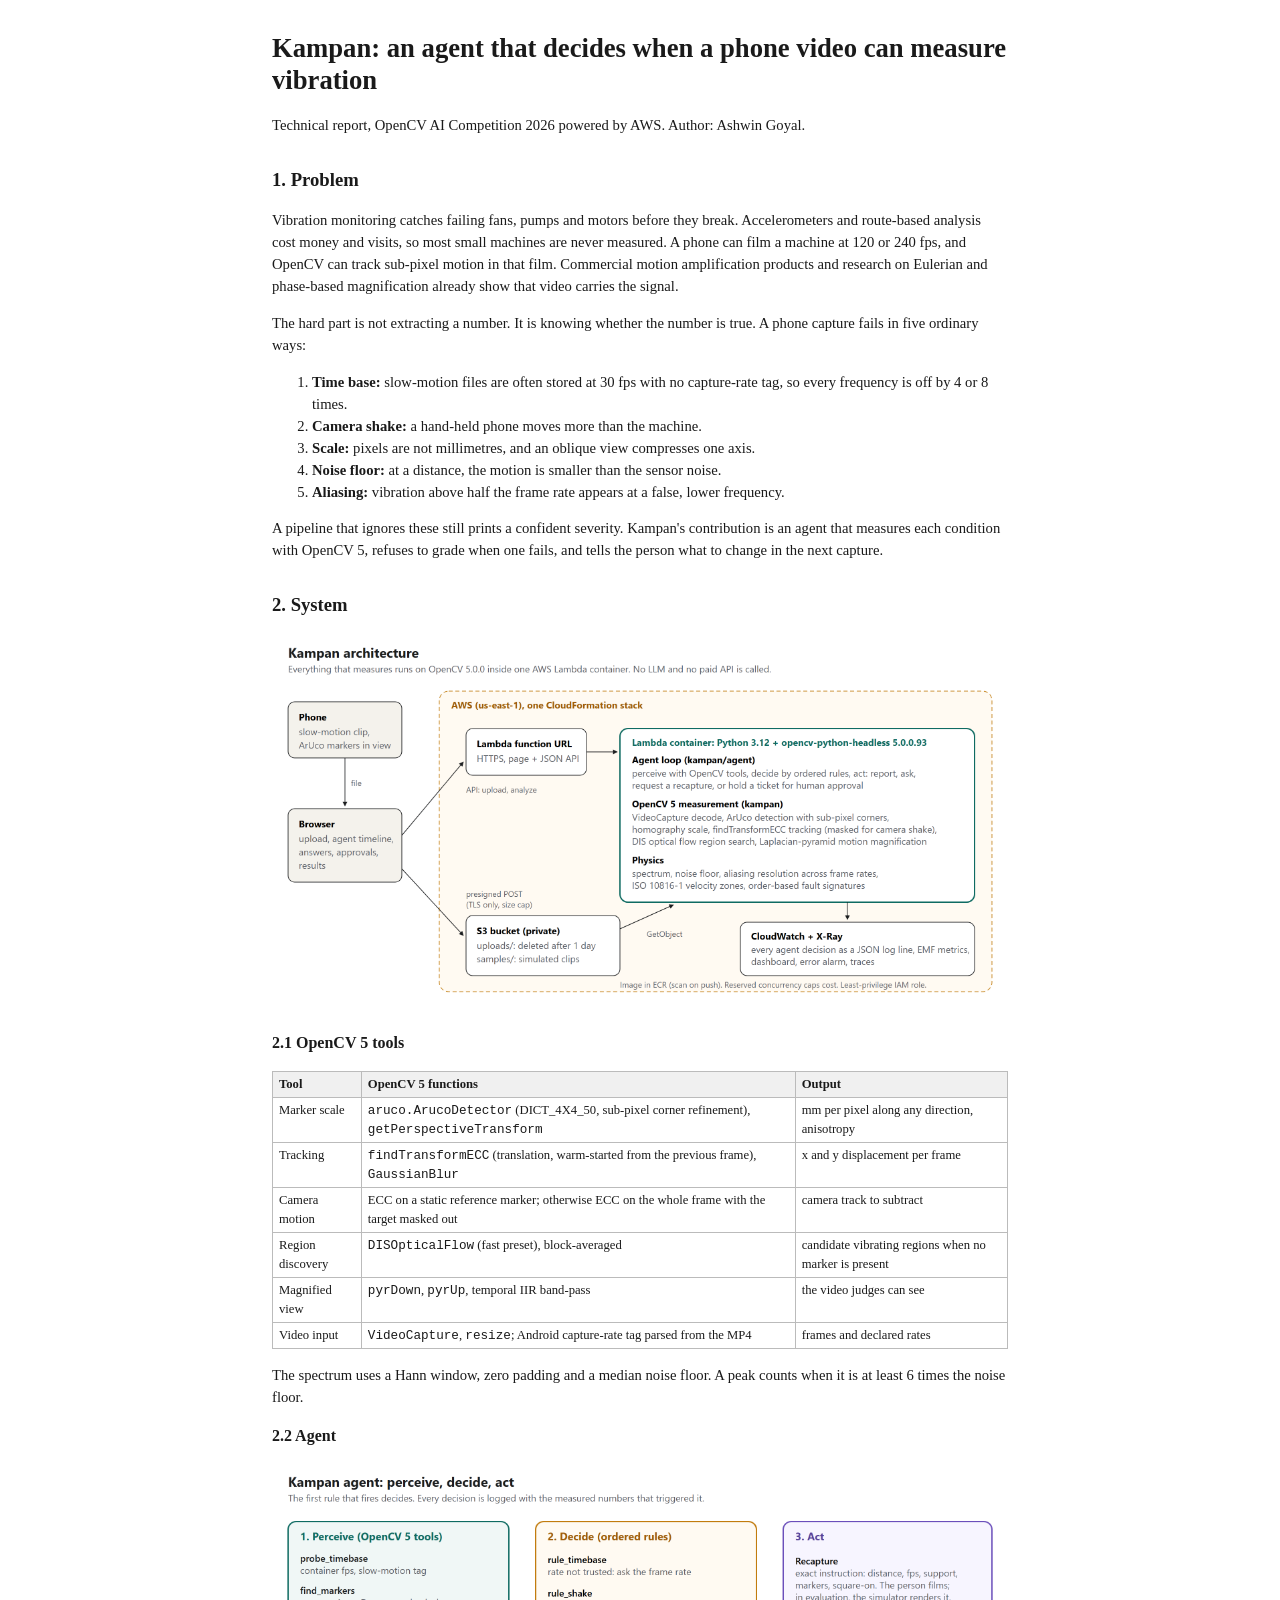
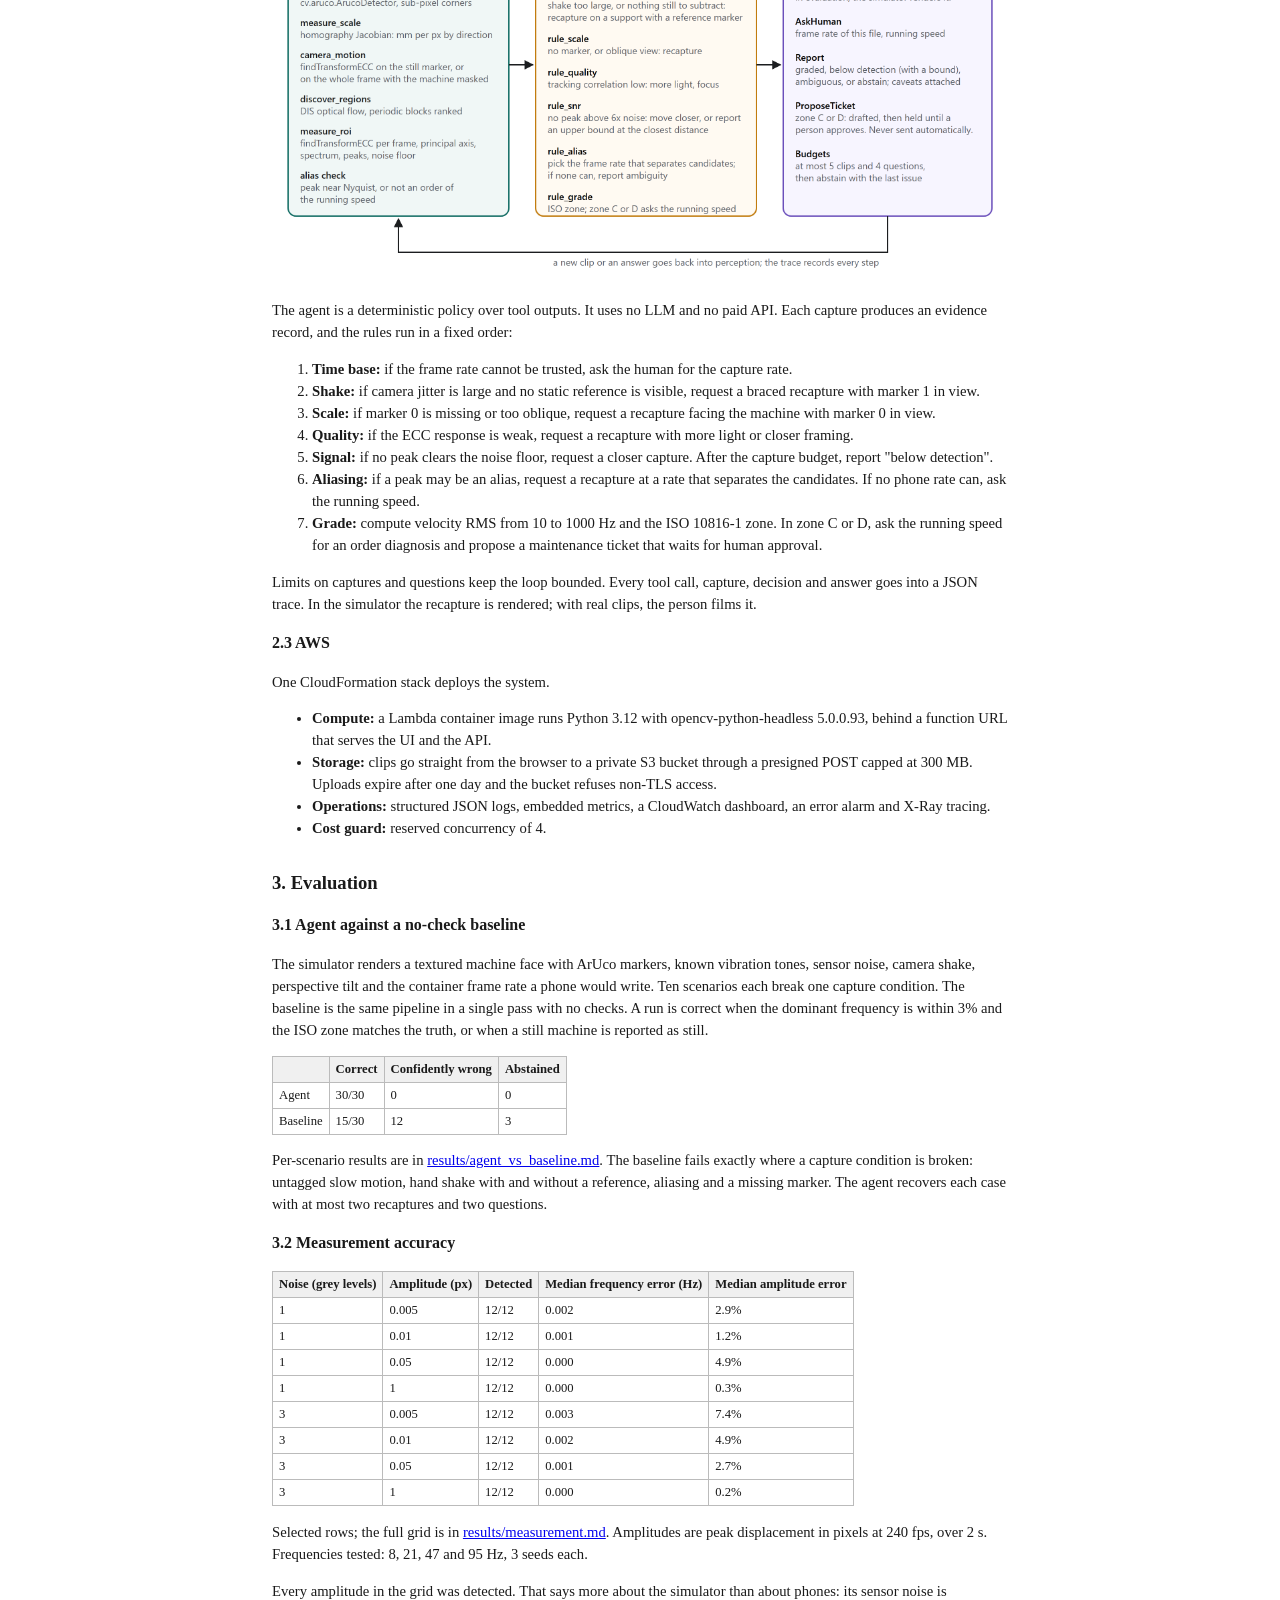
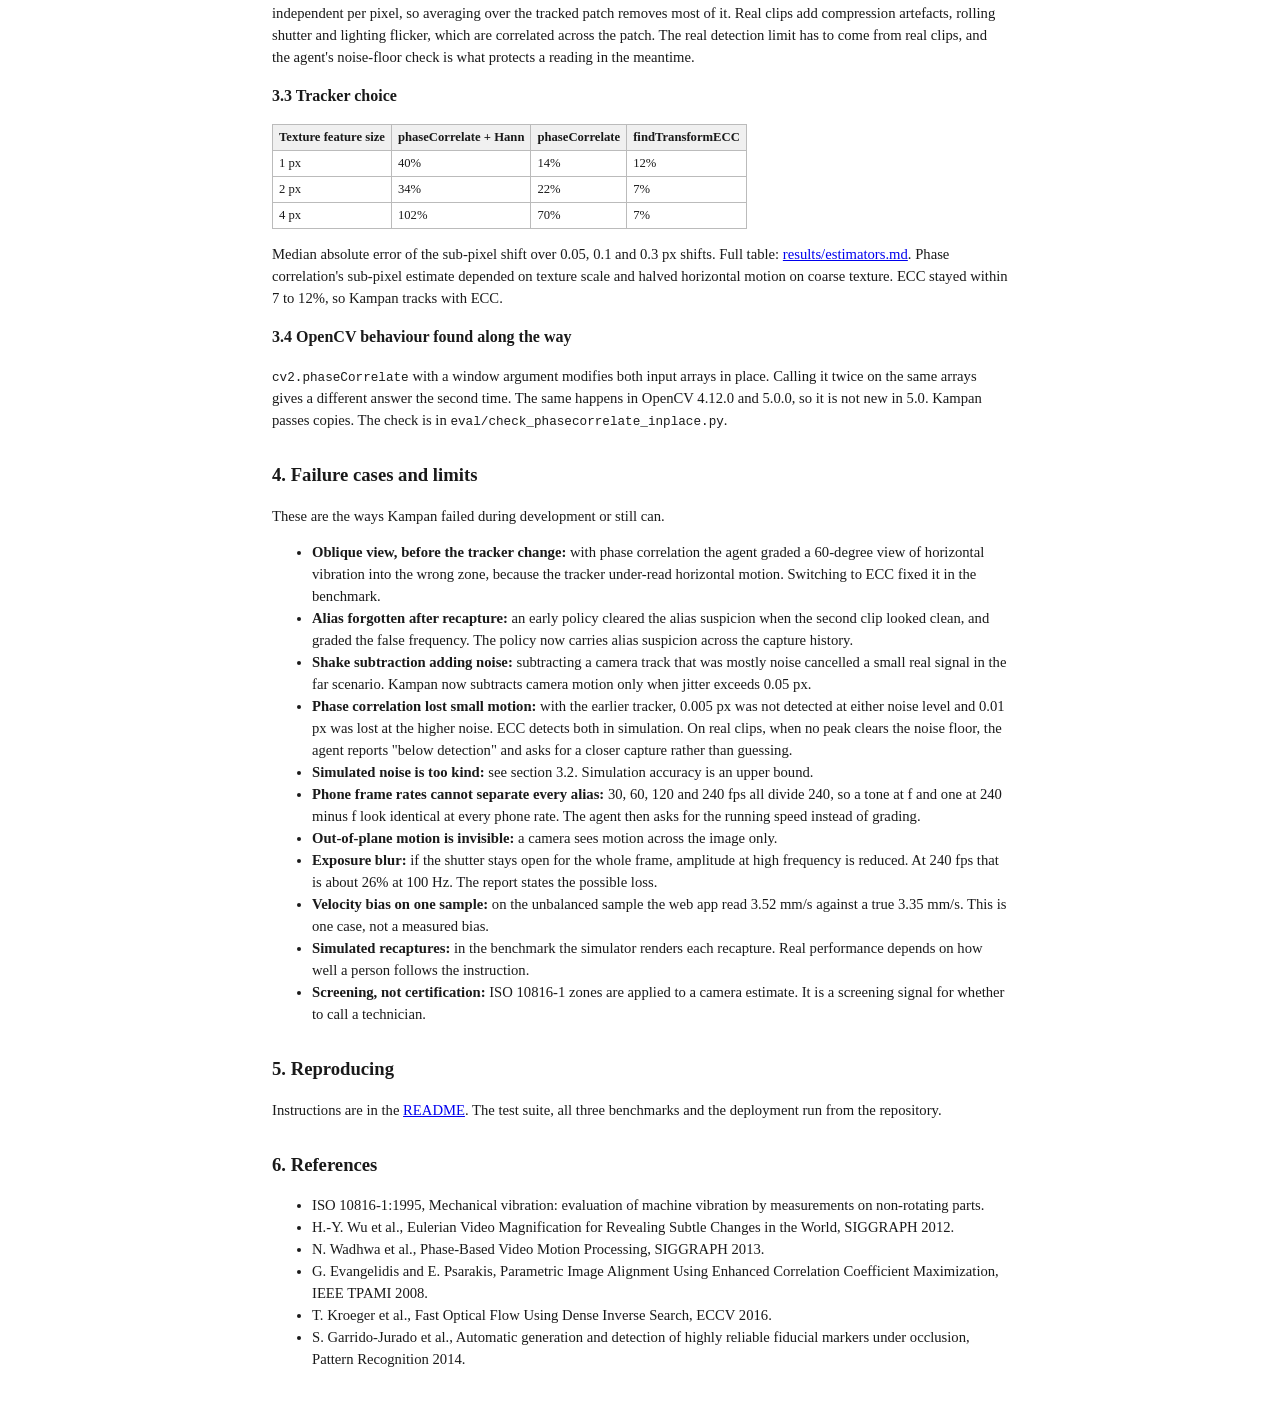
==== docs/REPORT.html @ 64588b24 "docs: video script, Devpost text, report PDF and phaseCorrelate in-place check Co-Authored-By: WOZCO" ====
<!doctype html><html><head><meta charset='utf-8'><title>Kampan report</title><style>
body { font-family: Georgia, 'Times New Roman', serif; max-width: 46rem; margin: 2rem auto; padding: 0 1rem;
       color: #1a1a1a; line-height: 1.5; font-size: 11pt; }
h1 { font-size: 20pt; line-height: 1.2; } h2 { font-size: 14pt; margin-top: 1.6em; } h3 { font-size: 12pt; }
table { border-collapse: collapse; margin: 0.8em 0; font-size: 9.5pt; }
th, td { border: 1px solid #bbb; padding: 3px 6px; text-align: left; vertical-align: top; }
th { background: #f0f0f0; }
img { max-width: 100%; }
code { font-family: Consolas, monospace; font-size: 9.5pt; }
@page { size: A4; margin: 16mm; }
</style></head><body><h1>Kampan: an agent that decides when a phone video can measure vibration</h1>
<p>Technical report, OpenCV AI Competition 2026 powered by AWS. Author: Ashwin Goyal.</p>
<h2>1. Problem</h2>
<p>Vibration monitoring catches failing fans, pumps and motors before they break. Accelerometers and route-based analysis
cost money and visits, so most small machines are never measured. A phone can film a machine at 120 or 240 fps, and
OpenCV can track sub-pixel motion in that film. Commercial motion amplification products and research on Eulerian and
phase-based magnification already show that video carries the signal.</p>
<p>The hard part is not extracting a number. It is knowing whether the number is true. A phone capture fails in five
ordinary ways:</p>
<ol>
<li><strong>Time base:</strong> slow-motion files are often stored at 30 fps with no capture-rate tag, so every frequency is off by 4 or 8 times.</li>
<li><strong>Camera shake:</strong> a hand-held phone moves more than the machine.</li>
<li><strong>Scale:</strong> pixels are not millimetres, and an oblique view compresses one axis.</li>
<li><strong>Noise floor:</strong> at a distance, the motion is smaller than the sensor noise.</li>
<li><strong>Aliasing:</strong> vibration above half the frame rate appears at a false, lower frequency.</li>
</ol>
<p>A pipeline that ignores these still prints a confident severity. Kampan's contribution is an agent that measures each
condition with OpenCV 5, refuses to grade when one fails, and tells the person what to change in the next capture.</p>
<h2>2. System</h2>
<p><img alt="Architecture" src="architecture.png" /></p>
<h3>2.1 OpenCV 5 tools</h3>
<table>
<thead>
<tr>
<th>Tool</th>
<th>OpenCV 5 functions</th>
<th>Output</th>
</tr>
</thead>
<tbody>
<tr>
<td>Marker scale</td>
<td><code>aruco.ArucoDetector</code> (DICT_4X4_50, sub-pixel corner refinement), <code>getPerspectiveTransform</code></td>
<td>mm per pixel along any direction, anisotropy</td>
</tr>
<tr>
<td>Tracking</td>
<td><code>findTransformECC</code> (translation, warm-started from the previous frame), <code>GaussianBlur</code></td>
<td>x and y displacement per frame</td>
</tr>
<tr>
<td>Camera motion</td>
<td>ECC on a static reference marker; otherwise ECC on the whole frame with the target masked out</td>
<td>camera track to subtract</td>
</tr>
<tr>
<td>Region discovery</td>
<td><code>DISOpticalFlow</code> (fast preset), block-averaged</td>
<td>candidate vibrating regions when no marker is present</td>
</tr>
<tr>
<td>Magnified view</td>
<td><code>pyrDown</code>, <code>pyrUp</code>, temporal IIR band-pass</td>
<td>the video judges can see</td>
</tr>
<tr>
<td>Video input</td>
<td><code>VideoCapture</code>, <code>resize</code>; Android capture-rate tag parsed from the MP4</td>
<td>frames and declared rates</td>
</tr>
</tbody>
</table>
<p>The spectrum uses a Hann window, zero padding and a median noise floor. A peak counts when it is at least 6 times the
noise floor.</p>
<h3>2.2 Agent</h3>
<p><img alt="Agent workflow" src="agent-workflow.png" /></p>
<p>The agent is a deterministic policy over tool outputs. It uses no LLM and no paid API. Each capture produces an
evidence record, and the rules run in a fixed order:</p>
<ol>
<li><strong>Time base:</strong> if the frame rate cannot be trusted, ask the human for the capture rate.</li>
<li><strong>Shake:</strong> if camera jitter is large and no static reference is visible, request a braced recapture with marker 1 in view.</li>
<li><strong>Scale:</strong> if marker 0 is missing or too oblique, request a recapture facing the machine with marker 0 in view.</li>
<li><strong>Quality:</strong> if the ECC response is weak, request a recapture with more light or closer framing.</li>
<li><strong>Signal:</strong> if no peak clears the noise floor, request a closer capture. After the capture budget, report "below detection".</li>
<li><strong>Aliasing:</strong> if a peak may be an alias, request a recapture at a rate that separates the candidates. If no phone rate can, ask the running speed.</li>
<li><strong>Grade:</strong> compute velocity RMS from 10 to 1000 Hz and the ISO 10816-1 zone. In zone C or D, ask the running speed for an order diagnosis and propose a maintenance ticket that waits for human approval.</li>
</ol>
<p>Limits on captures and questions keep the loop bounded. Every tool call, capture, decision and answer goes into a JSON
trace. In the simulator the recapture is rendered; with real clips, the person films it.</p>
<h3>2.3 AWS</h3>
<p>One CloudFormation stack deploys the system.</p>
<ul>
<li><strong>Compute:</strong> a Lambda container image runs Python 3.12 with opencv-python-headless 5.0.0.93, behind a function URL that serves the UI and the API.</li>
<li><strong>Storage:</strong> clips go straight from the browser to a private S3 bucket through a presigned POST capped at 300 MB. Uploads expire after one day and the bucket refuses non-TLS access.</li>
<li><strong>Operations:</strong> structured JSON logs, embedded metrics, a CloudWatch dashboard, an error alarm and X-Ray tracing.</li>
<li><strong>Cost guard:</strong> reserved concurrency of 4.</li>
</ul>
<h2>3. Evaluation</h2>
<h3>3.1 Agent against a no-check baseline</h3>
<p>The simulator renders a textured machine face with ArUco markers, known vibration tones, sensor noise, camera shake,
perspective tilt and the container frame rate a phone would write. Ten scenarios each break one capture condition.
The baseline is the same pipeline in a single pass with no checks. A run is correct when the dominant frequency is
within 3% and the ISO zone matches the truth, or when a still machine is reported as still.</p>
<table>
<thead>
<tr>
<th></th>
<th>Correct</th>
<th>Confidently wrong</th>
<th>Abstained</th>
</tr>
</thead>
<tbody>
<tr>
<td>Agent</td>
<td>30/30</td>
<td>0</td>
<td>0</td>
</tr>
<tr>
<td>Baseline</td>
<td>15/30</td>
<td>12</td>
<td>3</td>
</tr>
</tbody>
</table>
<p>Per-scenario results are in <a href="results/agent_vs_baseline.md">results/agent_vs_baseline.md</a>. The baseline fails exactly
where a capture condition is broken: untagged slow motion, hand shake with and without a reference, aliasing and a
missing marker. The agent recovers each case with at most two recaptures and two questions.</p>
<h3>3.2 Measurement accuracy</h3>
<table>
<thead>
<tr>
<th>Noise (grey levels)</th>
<th>Amplitude (px)</th>
<th>Detected</th>
<th>Median frequency error (Hz)</th>
<th>Median amplitude error</th>
</tr>
</thead>
<tbody>
<tr>
<td>1</td>
<td>0.005</td>
<td>12/12</td>
<td>0.002</td>
<td>2.9%</td>
</tr>
<tr>
<td>1</td>
<td>0.01</td>
<td>12/12</td>
<td>0.001</td>
<td>1.2%</td>
</tr>
<tr>
<td>1</td>
<td>0.05</td>
<td>12/12</td>
<td>0.000</td>
<td>4.9%</td>
</tr>
<tr>
<td>1</td>
<td>1</td>
<td>12/12</td>
<td>0.000</td>
<td>0.3%</td>
</tr>
<tr>
<td>3</td>
<td>0.005</td>
<td>12/12</td>
<td>0.003</td>
<td>7.4%</td>
</tr>
<tr>
<td>3</td>
<td>0.01</td>
<td>12/12</td>
<td>0.002</td>
<td>4.9%</td>
</tr>
<tr>
<td>3</td>
<td>0.05</td>
<td>12/12</td>
<td>0.001</td>
<td>2.7%</td>
</tr>
<tr>
<td>3</td>
<td>1</td>
<td>12/12</td>
<td>0.000</td>
<td>0.2%</td>
</tr>
</tbody>
</table>
<p>Selected rows; the full grid is in <a href="results/measurement.md">results/measurement.md</a>. Amplitudes are peak displacement
in pixels at 240 fps, over 2 s. Frequencies tested: 8, 21, 47 and 95 Hz, 3 seeds each.</p>
<p>Every amplitude in the grid was detected. That says more about the simulator than about phones: its sensor noise is
independent per pixel, so averaging over the tracked patch removes most of it. Real clips add compression artefacts,
rolling shutter and lighting flicker, which are correlated across the patch. The real detection limit has to come from
real clips, and the agent's noise-floor check is what protects a reading in the meantime.</p>
<h3>3.3 Tracker choice</h3>
<table>
<thead>
<tr>
<th>Texture feature size</th>
<th>phaseCorrelate + Hann</th>
<th>phaseCorrelate</th>
<th>findTransformECC</th>
</tr>
</thead>
<tbody>
<tr>
<td>1 px</td>
<td>40%</td>
<td>14%</td>
<td>12%</td>
</tr>
<tr>
<td>2 px</td>
<td>34%</td>
<td>22%</td>
<td>7%</td>
</tr>
<tr>
<td>4 px</td>
<td>102%</td>
<td>70%</td>
<td>7%</td>
</tr>
</tbody>
</table>
<p>Median absolute error of the sub-pixel shift over 0.05, 0.1 and 0.3 px shifts. Full table:
<a href="results/estimators.md">results/estimators.md</a>. Phase correlation's sub-pixel estimate depended on texture scale and
halved horizontal motion on coarse texture. ECC stayed within 7 to 12%, so Kampan tracks with ECC.</p>
<h3>3.4 OpenCV behaviour found along the way</h3>
<p><code>cv2.phaseCorrelate</code> with a window argument modifies both input arrays in place. Calling it twice on the same arrays
gives a different answer the second time. The same happens in OpenCV 4.12.0 and 5.0.0, so it is not new in 5.0.
Kampan passes copies. The check is in <code>eval/check_phasecorrelate_inplace.py</code>.</p>
<h2>4. Failure cases and limits</h2>
<p>These are the ways Kampan failed during development or still can.</p>
<ul>
<li><strong>Oblique view, before the tracker change:</strong> with phase correlation the agent graded a 60-degree view of horizontal vibration into the wrong zone, because the tracker under-read horizontal motion. Switching to ECC fixed it in the benchmark.</li>
<li><strong>Alias forgotten after recapture:</strong> an early policy cleared the alias suspicion when the second clip looked clean, and graded the false frequency. The policy now carries alias suspicion across the capture history.</li>
<li><strong>Shake subtraction adding noise:</strong> subtracting a camera track that was mostly noise cancelled a small real signal in the far scenario. Kampan now subtracts camera motion only when jitter exceeds 0.05 px.</li>
<li><strong>Phase correlation lost small motion:</strong> with the earlier tracker, 0.005 px was not detected at either noise level and 0.01 px was lost at the higher noise. ECC detects both in simulation. On real clips, when no peak clears the noise floor, the agent reports "below detection" and asks for a closer capture rather than guessing.</li>
<li><strong>Simulated noise is too kind:</strong> see section 3.2. Simulation accuracy is an upper bound.</li>
<li><strong>Phone frame rates cannot separate every alias:</strong> 30, 60, 120 and 240 fps all divide 240, so a tone at f and one at 240 minus f look identical at every phone rate. The agent then asks for the running speed instead of grading.</li>
<li><strong>Out-of-plane motion is invisible:</strong> a camera sees motion across the image only.</li>
<li><strong>Exposure blur:</strong> if the shutter stays open for the whole frame, amplitude at high frequency is reduced. At 240 fps that is about 26% at 100 Hz. The report states the possible loss.</li>
<li><strong>Velocity bias on one sample:</strong> on the unbalanced sample the web app read 3.52 mm/s against a true 3.35 mm/s. This is one case, not a measured bias.</li>
<li><strong>Simulated recaptures:</strong> in the benchmark the simulator renders each recapture. Real performance depends on how well a person follows the instruction.</li>
<li><strong>Screening, not certification:</strong> ISO 10816-1 zones are applied to a camera estimate. It is a screening signal for whether to call a technician.</li>
</ul>
<h2>5. Reproducing</h2>
<p>Instructions are in the <a href="../README.md">README</a>. The test suite, all three benchmarks and the deployment run from the repository.</p>
<h2>6. References</h2>
<ul>
<li>ISO 10816-1:1995, Mechanical vibration: evaluation of machine vibration by measurements on non-rotating parts.</li>
<li>H.-Y. Wu et al., Eulerian Video Magnification for Revealing Subtle Changes in the World, SIGGRAPH 2012.</li>
<li>N. Wadhwa et al., Phase-Based Video Motion Processing, SIGGRAPH 2013.</li>
<li>G. Evangelidis and E. Psarakis, Parametric Image Alignment Using Enhanced Correlation Coefficient Maximization, IEEE TPAMI 2008.</li>
<li>T. Kroeger et al., Fast Optical Flow Using Dense Inverse Search, ECCV 2016.</li>
<li>S. Garrido-Jurado et al., Automatic generation and detection of highly reliable fiducial markers under occlusion, Pattern Recognition 2014.</li>
</ul></body></html>
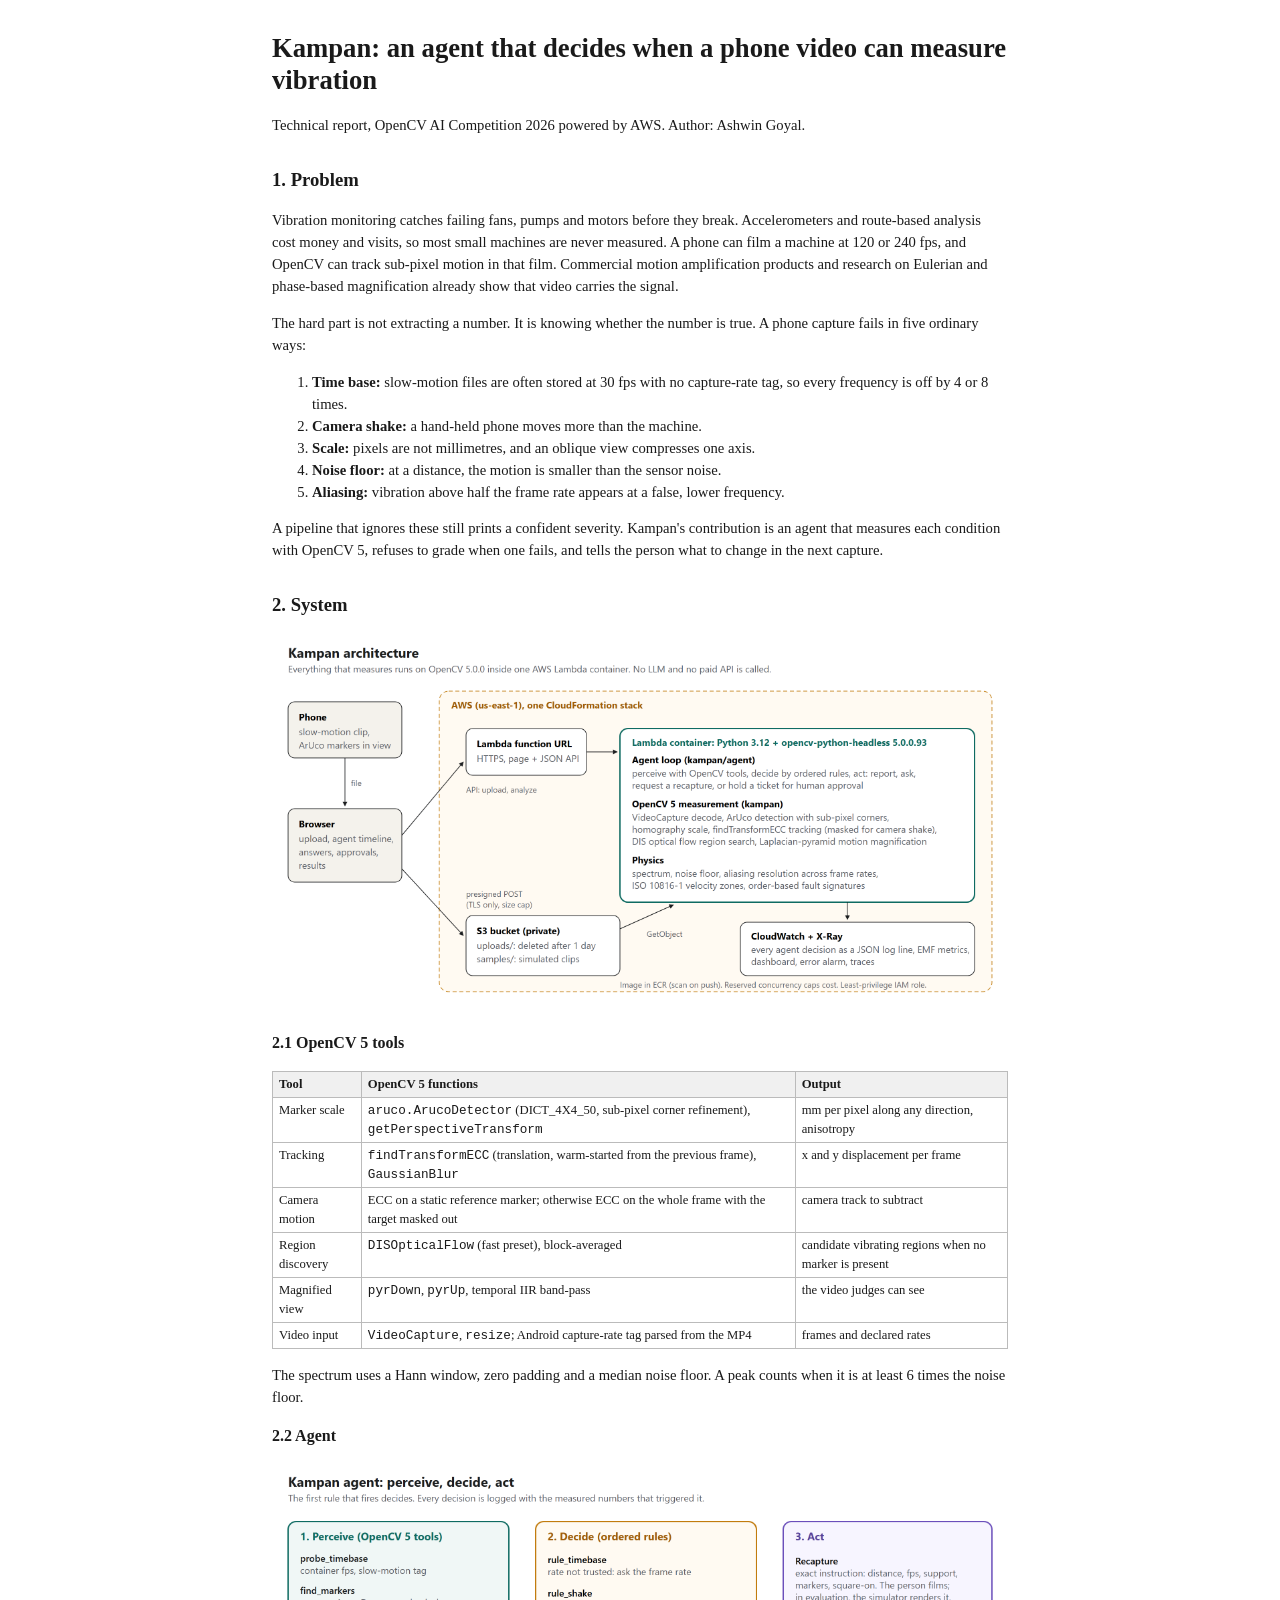
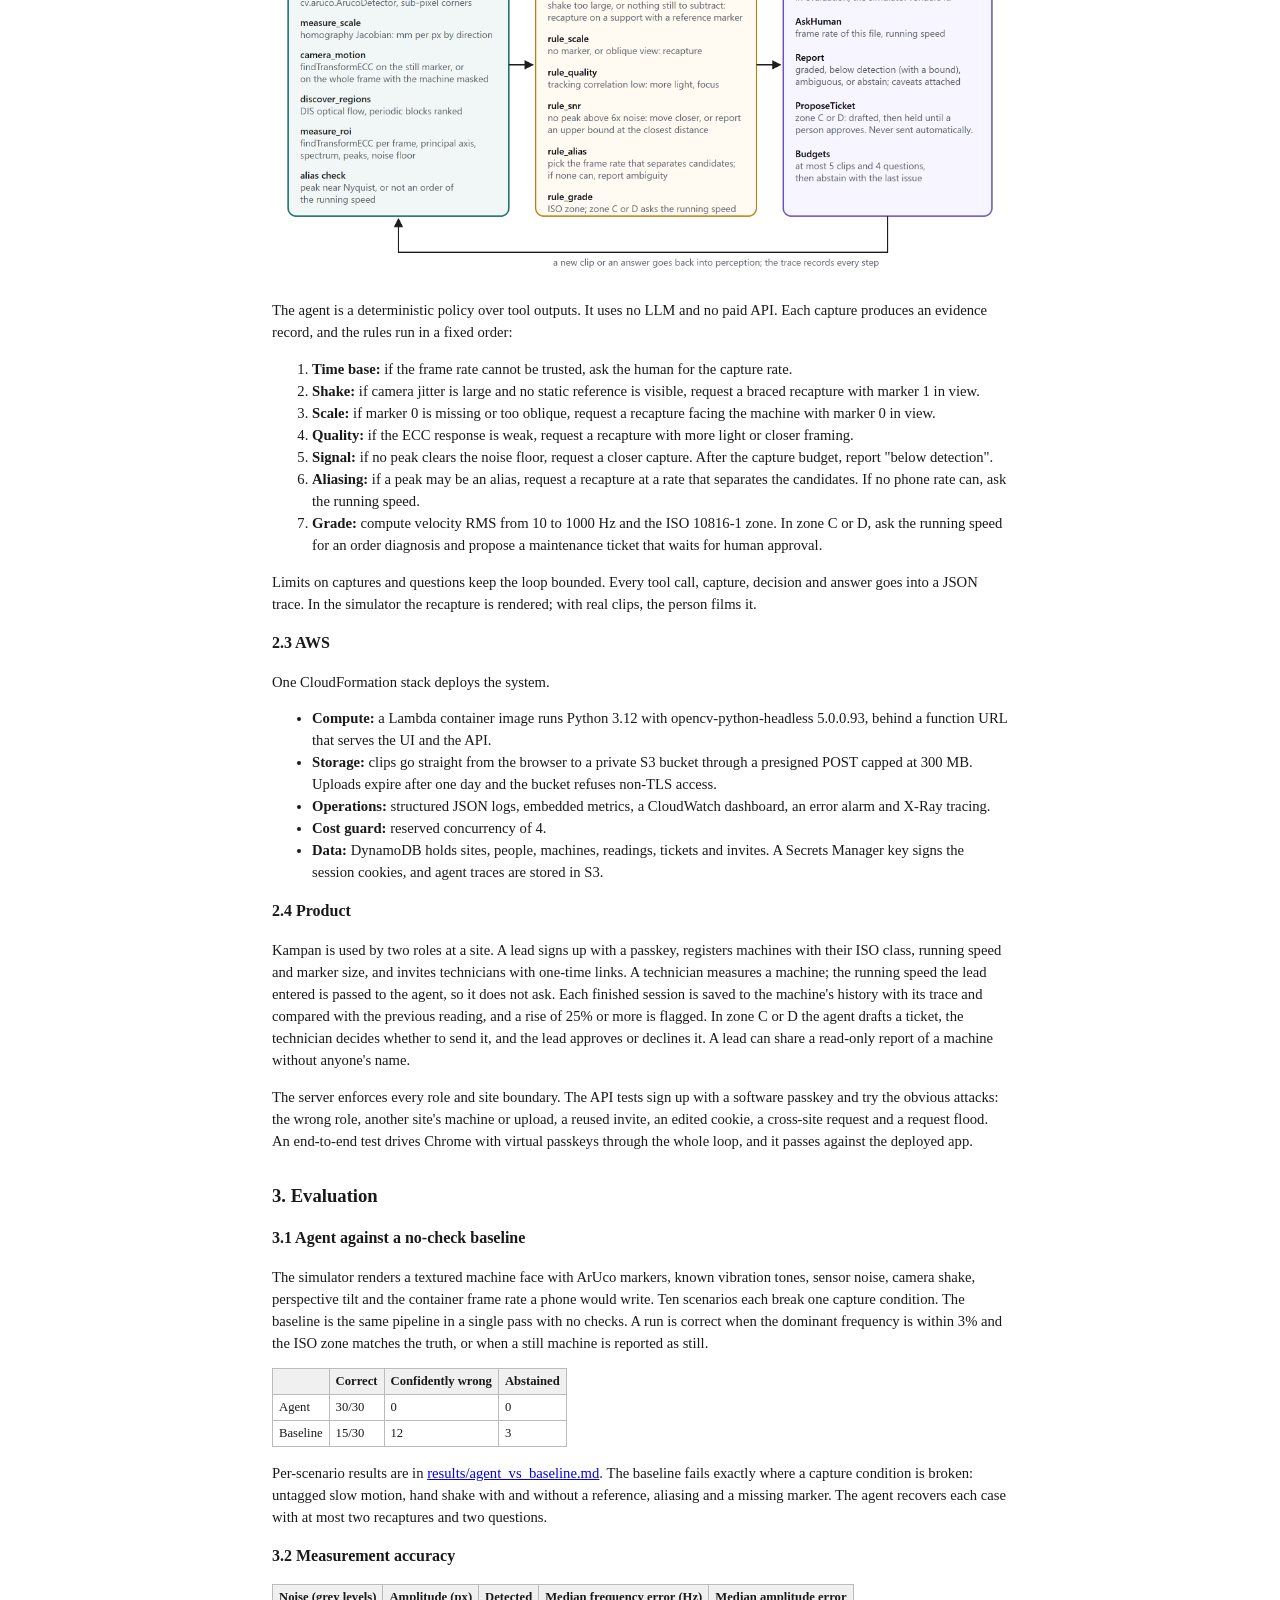
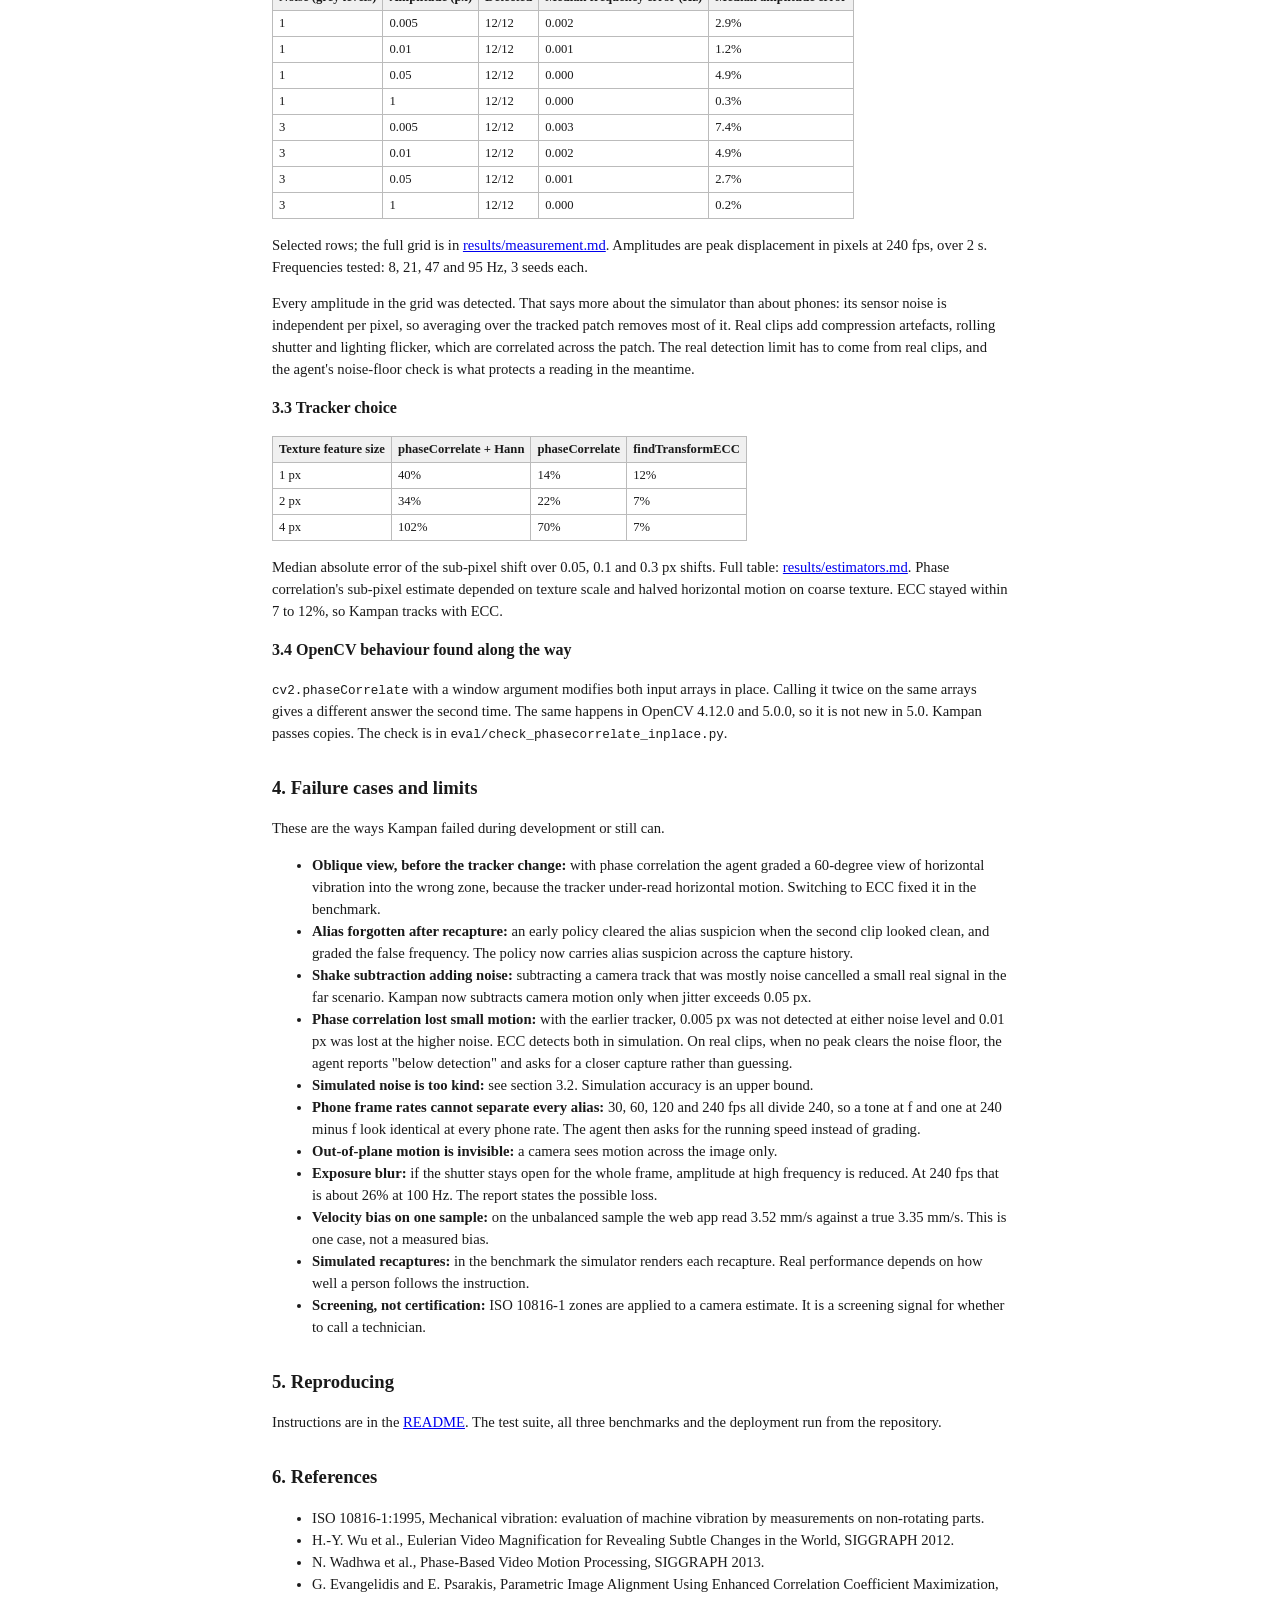
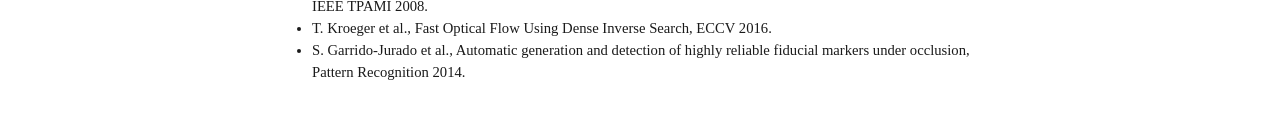
==== commit 10d81d1b: "docs: product report, submission checklist, demo recorder on the live app Co-Authored-By: WOZCODE <c" ====
--- a/docs/REPORT.html
+++ b/docs/REPORT.html
@@ -94,7 +94,19 @@
 <li><strong>Storage:</strong> clips go straight from the browser to a private S3 bucket through a presigned POST capped at 300 MB. Uploads expire after one day and the bucket refuses non-TLS access.</li>
 <li><strong>Operations:</strong> structured JSON logs, embedded metrics, a CloudWatch dashboard, an error alarm and X-Ray tracing.</li>
 <li><strong>Cost guard:</strong> reserved concurrency of 4.</li>
+<li><strong>Data:</strong> DynamoDB holds sites, people, machines, readings, tickets and invites. A Secrets Manager key signs the session cookies, and agent traces are stored in S3.</li>
 </ul>
+<h3>2.4 Product</h3>
+<p>Kampan is used by two roles at a site. A lead signs up with a passkey, registers machines with their ISO class,
+running speed and marker size, and invites technicians with one-time links. A technician measures a machine; the
+running speed the lead entered is passed to the agent, so it does not ask. Each finished session is saved to the
+machine's history with its trace and compared with the previous reading, and a rise of 25% or more is flagged.
+In zone C or D the agent drafts a ticket, the technician decides whether to send it, and the lead approves or
+declines it. A lead can share a read-only report of a machine without anyone's name.</p>
+<p>The server enforces every role and site boundary. The API tests sign up with a software passkey and try the
+obvious attacks: the wrong role, another site's machine or upload, a reused invite, an edited cookie, a cross-site
+request and a request flood. An end-to-end test drives Chrome with virtual passkeys through the whole loop, and it
+passes against the deployed app.</p>
 <h2>3. Evaluation</h2>
 <h3>3.1 Agent against a no-check baseline</h3>
 <p>The simulator renders a textured machine face with ArUco markers, known vibration tones, sensor noise, camera shake,
